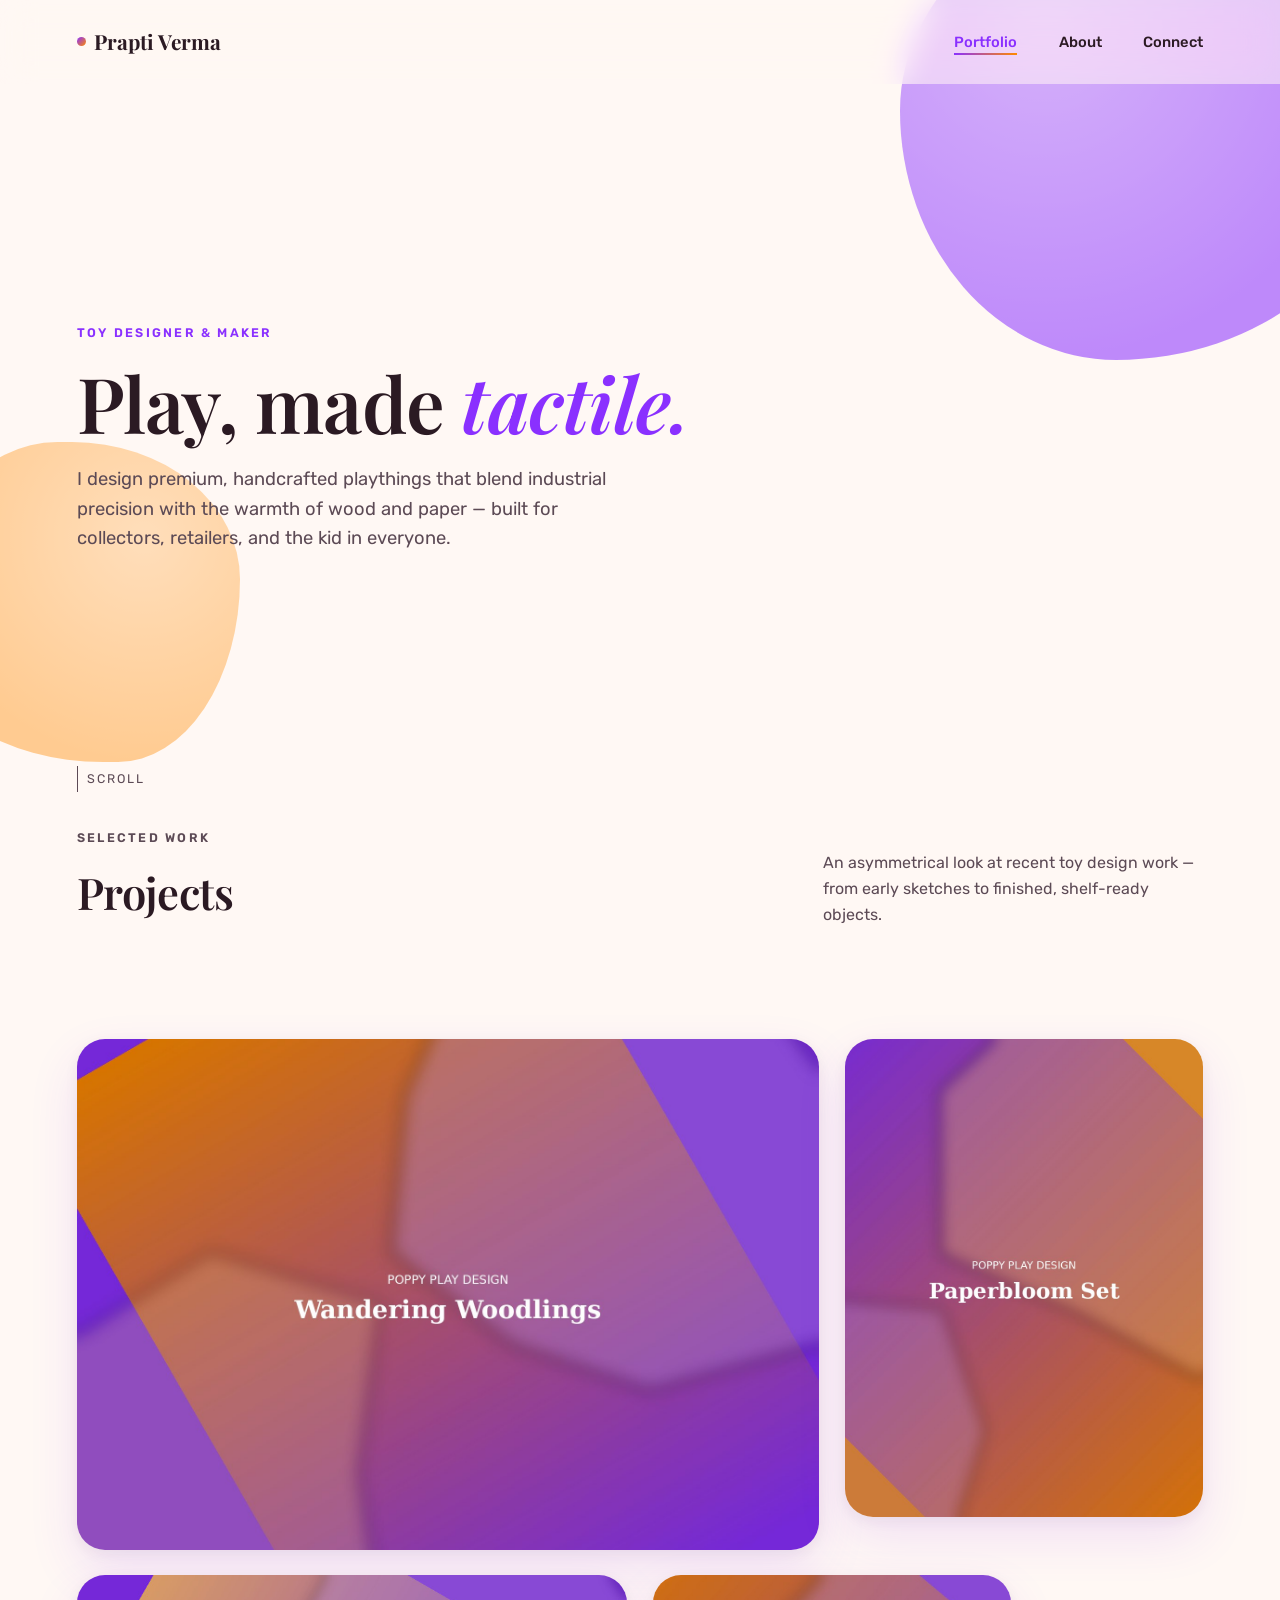
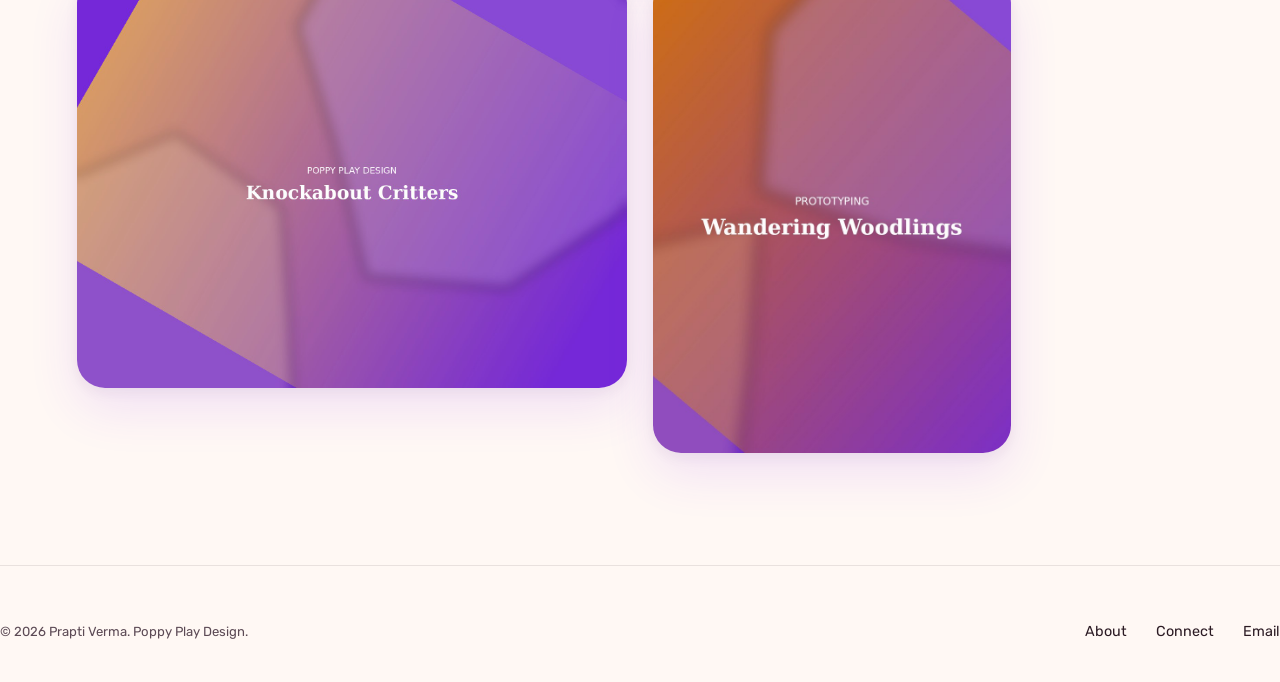
==== index.html @ 437a7a50 "Initial commit" ====
<!DOCTYPE html>
<html lang="en">
<head>
  <meta charset="UTF-8" />
  <meta name="viewport" content="width=device-width, initial-scale=1.0" />
  <title>Prapti Verma — Poppy Play Design</title>
  <meta name="description" content="Prapti Verma is a contemporary toy designer crafting premium, tactile, handcrafted playthings. Explore the portfolio." />
  <meta property="og:title" content="Prapti Verma — Poppy Play Design" />
  <meta property="og:description" content="Contemporary toy design portfolio — premium, tactile, handcrafted playthings." />
  <meta property="og:image" content="images/og-image.jpg" />
  <link rel="icon" type="image/svg+xml" href="images/favicon.svg" />
  <link rel="stylesheet" href="css/style.css" />
</head>
<body>

  <nav class="site-nav">
    <div class="container nav-inner">
      <a href="index.html" class="logo"><span class="dot"></span>Prapti Verma</a>
      <ul class="nav-links">
        <li><a href="index.html">Portfolio</a></li>
        <li><a href="about.html">About</a></li>
        <li><a href="connect.html">Connect</a></li>
      </ul>
    </div>
  </nav>

  <header class="hero container">
    <div class="blob blob-purple"></div>
    <div class="blob blob-orange"></div>
    <div class="hero-content">
      <p class="eyebrow reveal">Toy Designer &amp; Maker</p>
      <h1 class="hero-title reveal">Play, made <em>tactile.</em></h1>
      <p class="hero-sub reveal">
        I design premium, handcrafted playthings that blend industrial precision
        with the warmth of wood and paper — built for collectors, retailers, and
        the kid in everyone.
      </p>
    </div>
    <div class="scroll-cue">
      <span class="line"></span>
      Scroll
    </div>
  </header>

  <main class="container">
    <div class="section-head reveal">
      <div>
        <p class="eyebrow">Selected Work</p>
        <h2>Projects</h2>
      </div>
      <p>An asymmetrical look at recent toy design work — from early sketches to finished, shelf-ready objects.</p>
    </div>

    <div class="project-grid">
      <a href="project-1.html" class="project-card large reveal">
        <img src="images/project-1-cover.jpg" alt="Wandering Woodlings project cover" />
        <div class="card-overlay">
          <span class="card-tag">Wooden Toy Set</span>
          <span class="card-title">Wandering Woodlings</span>
        </div>
      </a>

      <a href="project-2.html" class="project-card small reveal">
        <img src="images/project-2-cover.jpg" alt="Paperbloom Set project cover" />
        <div class="card-overlay">
          <span class="card-tag">Paper Construction Kit</span>
          <span class="card-title">Paperbloom Set</span>
        </div>
      </a>

      <a href="project-3.html" class="project-card reveal">
        <img src="images/project-3-cover.jpg" alt="Knockabout Critters project cover" />
        <div class="card-overlay">
          <span class="card-tag">Soft &amp; Resin Hybrid</span>
          <span class="card-title">Knockabout Critters</span>
        </div>
      </a>

      <a href="project-1.html" class="project-card small reveal">
        <img src="images/project-1-02.jpg" alt="Wandering Woodlings prototyping detail" />
        <div class="card-overlay">
          <span class="card-tag">Process</span>
          <span class="card-title">Prototyping</span>
        </div>
      </a>
    </div>
  </main>

  <footer class="site-footer container">
    <div class="footer-inner">
      <p class="footer-copy">© 2026 Prapti Verma. Poppy Play Design.</p>
      <ul class="footer-links">
        <li><a href="about.html">About</a></li>
        <li><a href="connect.html">Connect</a></li>
        <li><a href="mailto:poppyplaydesign@gmail.com">Email</a></li>
      </ul>
    </div>
  </footer>

  <script src="js/main.js"></script>
</body>
</html>
---- css/style.css ----
/* ==========================================================================
   Poppy Play Design — Prapti Verma Portfolio
   Core stylesheet
   ========================================================================== */

@import url('https://fonts.googleapis.com/css2?family=Playfair+Display:ital,wght@0,400;0,500;0,600;0,700;1,500&family=Rubik:wght@300;400;500;600;700&display=swap');

:root {
  --purple: #8a30ff;
  --purple-deep: #6a1fd6;
  --purple-light: #b377ff;
  --orange: #ff8a00;
  --orange-light: #ffb866;
  --cream: #fff8f4;
  --cream-deep: #f6eadf;
  --paper: #fffaf6;
  --ink: #2b1a23;
  --ink-soft: #5c4a55;
  --line: rgba(43, 26, 35, 0.1);

  --font-head: 'Playfair Display', Georgia, serif;
  --font-body: 'Rubik', -apple-system, BlinkMacSystemFont, 'Segoe UI', sans-serif;

  --shadow-soft: 0 20px 50px rgba(138, 48, 255, 0.12), 0 4px 14px rgba(43, 26, 35, 0.06);
  --shadow-lift: 0 30px 70px rgba(138, 48, 255, 0.18), 0 10px 24px rgba(43, 26, 35, 0.08);

  --nav-height: 84px;
  --container: 1280px;
  --ease: cubic-bezier(0.22, 1, 0.36, 1);
}

* { margin: 0; padding: 0; box-sizing: border-box; }

html {
  scroll-behavior: smooth;
}

body {
  background: var(--cream);
  color: var(--ink);
  font-family: var(--font-body);
  font-weight: 400;
  line-height: 1.6;
  -webkit-font-smoothing: antialiased;
  overflow-x: hidden;
}

img { max-width: 100%; display: block; }

a { color: inherit; text-decoration: none; }

h1, h2, h3, h4 {
  font-family: var(--font-head);
  font-weight: 600;
  letter-spacing: -0.01em;
  color: var(--ink);
}

.eyebrow {
  font-family: var(--font-body);
  font-size: 0.78rem;
  font-weight: 600;
  letter-spacing: 0.18em;
  text-transform: uppercase;
  color: var(--purple);
}

.container {
  max-width: var(--container);
  margin: 0 auto;
  padding: 0 6vw;
}

/* ---------------------------------------------------------------------- */
/* Decorative organic blobs (background ambiance)                        */
/* ---------------------------------------------------------------------- */

.blob {
  position: absolute;
  pointer-events: none;
  z-index: 0;
  filter: blur(0px);
  opacity: 0.55;
}

.blob-purple {
  background: radial-gradient(circle at 30% 30%, var(--purple-light), var(--purple) 70%);
  border-radius: 62% 38% 55% 45% / 48% 55% 45% 52%;
}

.blob-orange {
  background: radial-gradient(circle at 70% 30%, var(--orange-light), var(--orange) 70%);
  border-radius: 45% 55% 40% 60% / 55% 45% 60% 40%;
}

/* ---------------------------------------------------------------------- */
/* Navigation                                                             */
/* ---------------------------------------------------------------------- */

.site-nav {
  position: fixed;
  top: 0;
  left: 0;
  right: 0;
  height: var(--nav-height);
  display: flex;
  align-items: center;
  z-index: 100;
  background: rgba(255, 248, 244, 0.55);
  backdrop-filter: blur(16px) saturate(140%);
  -webkit-backdrop-filter: blur(16px) saturate(140%);
  border-bottom: 1px solid transparent;
  transition: border-color 0.4s var(--ease), background 0.4s var(--ease);
}

.site-nav.scrolled {
  background: rgba(255, 248, 244, 0.85);
  border-bottom-color: var(--line);
}

.nav-inner {
  width: 100%;
  display: flex;
  align-items: center;
  justify-content: space-between;
}

.logo {
  font-family: var(--font-head);
  font-size: 1.3rem;
  font-weight: 700;
  color: var(--ink);
  display: flex;
  align-items: center;
  gap: 0.5rem;
}

.logo .dot {
  width: 9px;
  height: 9px;
  border-radius: 50%;
  background: linear-gradient(135deg, var(--purple), var(--orange));
  display: inline-block;
}

.nav-links {
  display: flex;
  gap: 2.6rem;
  list-style: none;
}

.nav-links a {
  font-size: 0.92rem;
  font-weight: 500;
  position: relative;
  padding-bottom: 4px;
}

.nav-links a::after {
  content: '';
  position: absolute;
  left: 0;
  bottom: 0;
  width: 0;
  height: 2px;
  background: linear-gradient(90deg, var(--purple), var(--orange));
  transition: width 0.3s var(--ease);
}

.nav-links a:hover::after,
.nav-links a.active::after {
  width: 100%;
}

.nav-links a.active {
  color: var(--purple);
}

.nav-toggle { display: none; }

/* ---------------------------------------------------------------------- */
/* Buttons                                                                */
/* ---------------------------------------------------------------------- */

.btn {
  display: inline-flex;
  align-items: center;
  gap: 0.6rem;
  font-family: var(--font-body);
  font-weight: 600;
  font-size: 0.95rem;
  padding: 0.95rem 1.9rem;
  border-radius: 100px;
  cursor: pointer;
  border: none;
  transition: transform 0.35s var(--ease), box-shadow 0.35s var(--ease), background 0.35s var(--ease);
}

.btn-primary {
  background: linear-gradient(135deg, var(--purple), var(--purple-deep));
  color: var(--cream);
  box-shadow: var(--shadow-soft);
}

.btn-primary:hover {
  transform: translateY(-3px);
  box-shadow: var(--shadow-lift);
}

.btn-outline {
  background: transparent;
  color: var(--ink);
  border: 1.5px solid var(--line);
}

.btn-outline:hover {
  border-color: var(--purple);
  color: var(--purple);
  transform: translateY(-3px);
}

/* ---------------------------------------------------------------------- */
/* Hero (home)                                                            */
/* ---------------------------------------------------------------------- */

.hero {
  position: relative;
  min-height: 92vh;
  display: flex;
  flex-direction: column;
  justify-content: center;
  padding-top: var(--nav-height);
  overflow: hidden;
}

.hero .blob-purple {
  width: 480px; height: 480px;
  top: -120px; right: -100px;
}

.hero .blob-orange {
  width: 320px; height: 320px;
  bottom: 8%; left: -80px;
  opacity: 0.4;
}

.hero-content {
  position: relative;
  z-index: 1;
  max-width: 760px;
}

.hero-title {
  font-size: clamp(2.6rem, 6vw, 5.2rem);
  line-height: 1.05;
  margin: 1.2rem 0 1.4rem;
}

.hero-title em {
  font-style: italic;
  color: var(--purple);
}

.hero-sub {
  font-size: 1.15rem;
  color: var(--ink-soft);
  max-width: 540px;
  margin-bottom: 2.2rem;
}

.scroll-cue {
  position: absolute;
  bottom: 36px;
  left: 6vw;
  font-size: 0.78rem;
  letter-spacing: 0.16em;
  text-transform: uppercase;
  color: var(--ink-soft);
  display: flex;
  align-items: center;
  gap: 0.6rem;
}

.scroll-cue .line {
  width: 1px;
  height: 26px;
  background: var(--ink-soft);
  animation: scrollPulse 2s infinite var(--ease);
}

@keyframes scrollPulse {
  0%, 100% { transform: scaleY(1); opacity: 0.5; }
  50% { transform: scaleY(0.5); opacity: 1; }
}

/* ---------------------------------------------------------------------- */
/* Section heading                                                        */
/* ---------------------------------------------------------------------- */

.section-head {
  display: flex;
  justify-content: space-between;
  align-items: flex-end;
  flex-wrap: wrap;
  gap: 1.5rem;
  margin-bottom: 3rem;
}

.section-head h2 {
  font-size: clamp(1.9rem, 3.4vw, 2.8rem);
  margin-top: 0.6rem;
}

.section-head p {
  max-width: 380px;
  color: var(--ink-soft);
}

/* ---------------------------------------------------------------------- */
/* Asymmetrical project grid                                              */
/* ---------------------------------------------------------------------- */

.project-grid {
  display: grid;
  grid-template-columns: repeat(6, 1fr);
  gap: 1.6rem;
  padding: 4rem 0 7rem;
}

.project-card {
  position: relative;
  display: block;
  border-radius: 28px;
  overflow: hidden;
  box-shadow: var(--shadow-soft);
  grid-column: span 3;
  aspect-ratio: 4/3;
  transform: translateY(0);
  transition: transform 0.5s var(--ease), box-shadow 0.5s var(--ease);
}

.project-card:hover {
  transform: translateY(-8px);
  box-shadow: var(--shadow-lift);
}

.project-card.large {
  grid-column: span 4;
  aspect-ratio: 16/11;
}

.project-card.small {
  grid-column: span 2;
  aspect-ratio: 3/4;
}

.project-card img {
  width: 100%;
  height: 100%;
  object-fit: cover;
  transition: transform 0.7s var(--ease);
}

.project-card:hover img {
  transform: scale(1.07);
}

.project-card .card-overlay {
  position: absolute;
  inset: 0;
  display: flex;
  flex-direction: column;
  justify-content: flex-end;
  padding: 1.8rem;
  background: linear-gradient(180deg, rgba(43,26,35,0) 40%, rgba(43,26,35,0.65) 100%);
  opacity: 0;
  transition: opacity 0.4s var(--ease);
}

.project-card:hover .card-overlay {
  opacity: 1;
}

.project-card .card-tag {
  color: var(--orange-light);
  font-size: 0.75rem;
  letter-spacing: 0.14em;
  text-transform: uppercase;
  font-weight: 600;
  margin-bottom: 0.4rem;
  transform: translateY(10px);
  opacity: 0;
  transition: all 0.45s var(--ease) 0.05s;
}

.project-card .card-title {
  color: #fff;
  font-family: var(--font-head);
  font-size: 1.6rem;
  transform: translateY(10px);
  opacity: 0;
  transition: all 0.45s var(--ease) 0.1s;
}

.project-card:hover .card-tag,
.project-card:hover .card-title {
  transform: translateY(0);
  opacity: 1;
}

@media (max-width: 900px) {
  .project-card,
  .project-card.large,
  .project-card.small {
    grid-column: span 6;
    aspect-ratio: 4/3;
  }
}

/* ---------------------------------------------------------------------- */
/* Reveal-on-scroll                                                       */
/* ---------------------------------------------------------------------- */

.reveal {
  opacity: 0;
  transform: translateY(36px);
  transition: opacity 0.9s var(--ease), transform 0.9s var(--ease);
}

.reveal.in-view {
  opacity: 1;
  transform: translateY(0);
}

.reveal-stagger > * {
  opacity: 0;
  transform: translateY(28px);
  transition: opacity 0.7s var(--ease), transform 0.7s var(--ease);
}

.reveal-stagger.in-view > * {
  opacity: 1;
  transform: translateY(0);
}

.reveal-stagger.in-view > *:nth-child(1) { transition-delay: 0.05s; }
.reveal-stagger.in-view > *:nth-child(2) { transition-delay: 0.15s; }
.reveal-stagger.in-view > *:nth-child(3) { transition-delay: 0.25s; }
.reveal-stagger.in-view > *:nth-child(4) { transition-delay: 0.35s; }

/* ---------------------------------------------------------------------- */
/* Footer                                                                 */
/* ---------------------------------------------------------------------- */

.site-footer {
  border-top: 1px solid var(--line);
  padding: 3.4rem 0 2.4rem;
}

.footer-inner {
  display: flex;
  justify-content: space-between;
  align-items: center;
  flex-wrap: wrap;
  gap: 1.4rem;
}

.footer-links {
  display: flex;
  gap: 1.8rem;
  list-style: none;
  font-size: 0.9rem;
}

.footer-copy {
  font-size: 0.82rem;
  color: var(--ink-soft);
}

/* ---------------------------------------------------------------------- */
/* About page                                                             */
/* ---------------------------------------------------------------------- */

.about-hero {
  padding: calc(var(--nav-height) + 4rem) 0 5rem;
  display: grid;
  grid-template-columns: 1.05fr 0.95fr;
  gap: 4vw;
  align-items: center;
  position: relative;
}

.about-portrait {
  border-radius: 32px;
  overflow: hidden;
  box-shadow: var(--shadow-lift);
  aspect-ratio: 4/5;
}

.about-portrait img { width: 100%; height: 100%; object-fit: cover; }

.about-intro h1 {
  font-size: clamp(2.4rem, 4.6vw, 3.6rem);
  margin: 1rem 0 1.4rem;
}

.about-intro p {
  color: var(--ink-soft);
  font-size: 1.05rem;
  max-width: 480px;
}

.bio-section {
  padding: 5rem 0;
  border-top: 1px solid var(--line);
}

.bio-section .bio-grid {
  display: grid;
  grid-template-columns: 0.8fr 1.2fr;
  gap: 5vw;
}

.bio-section h2 {
  font-size: clamp(1.8rem, 3vw, 2.4rem);
}

.bio-section .bio-body p {
  color: var(--ink-soft);
  margin-bottom: 1.2rem;
  font-size: 1.02rem;
}

/* Technical toolkit */

.toolkit-section {
  padding: 5rem 0;
  border-top: 1px solid var(--line);
}

.toolkit-grid {
  display: grid;
  grid-template-columns: repeat(3, 1fr);
  gap: 1.6rem;
  margin-top: 2.6rem;
}

.toolkit-card {
  background: var(--paper);
  border: 1px solid var(--line);
  border-radius: 24px;
  padding: 2.2rem 1.8rem;
  transition: transform 0.4s var(--ease), box-shadow 0.4s var(--ease);
}

.toolkit-card:hover {
  transform: translateY(-6px);
  box-shadow: var(--shadow-soft);
}

.toolkit-card .icon {
  width: 46px;
  height: 46px;
  border-radius: 14px;
  display: flex;
  align-items: center;
  justify-content: center;
  font-family: var(--font-head);
  font-weight: 700;
  font-size: 1.1rem;
  color: #fff;
  margin-bottom: 1.2rem;
  background: linear-gradient(135deg, var(--purple), var(--orange));
}

.toolkit-card h3 {
  font-size: 1.2rem;
  margin-bottom: 0.6rem;
}

.toolkit-card p {
  color: var(--ink-soft);
  font-size: 0.92rem;
}

/* Journey timeline */

.journey-section {
  padding: 5rem 0 6rem;
  border-top: 1px solid var(--line);
}

.timeline {
  position: relative;
  margin-top: 3rem;
  padding-left: 2.4rem;
  border-left: 2px solid var(--line);
}

.timeline-item {
  position: relative;
  padding-bottom: 2.6rem;
}

.timeline-item:last-child { padding-bottom: 0; }

.timeline-item::before {
  content: '';
  position: absolute;
  left: -2.51rem;
  top: 4px;
  width: 12px;
  height: 12px;
  border-radius: 50%;
  background: linear-gradient(135deg, var(--purple), var(--orange));
  box-shadow: 0 0 0 4px var(--cream);
}

.timeline-item .t-year {
  font-size: 0.82rem;
  font-weight: 600;
  letter-spacing: 0.1em;
  color: var(--purple);
  text-transform: uppercase;
}

.timeline-item h3 {
  font-size: 1.25rem;
  margin: 0.3rem 0 0.4rem;
}

.timeline-item p {
  color: var(--ink-soft);
  font-size: 0.95rem;
  max-width: 560px;
}

.resume-cta {
  margin-top: 2.6rem;
  display: flex;
  align-items: center;
  gap: 1.2rem;
  flex-wrap: wrap;
}

.resume-cta p {
  color: var(--ink-soft);
  font-size: 0.92rem;
}

/* ---------------------------------------------------------------------- */
/* Project detail page                                                    */
/* ---------------------------------------------------------------------- */

.project-hero {
  padding: calc(var(--nav-height) + 3.6rem) 0 3rem;
}

.project-meta {
  display: flex;
  gap: 2.4rem;
  margin: 1.8rem 0 2.4rem;
  flex-wrap: wrap;
}

.project-meta div span {
  display: block;
  font-size: 0.72rem;
  letter-spacing: 0.12em;
  text-transform: uppercase;
  color: var(--ink-soft);
  margin-bottom: 0.3rem;
}

.project-meta div strong {
  font-family: var(--font-head);
  font-size: 1.05rem;
  font-weight: 600;
}

.project-summary {
  max-width: 680px;
  font-size: 1.12rem;
  color: var(--ink-soft);
}

.project-cover {
  border-radius: 28px;
  overflow: hidden;
  box-shadow: var(--shadow-lift);
  margin: 3rem 0 1rem;
}

.project-cover img { width: 100%; }

.process-block {
  padding: 5rem 0;
  display: grid;
  gap: 1.2rem;
}

.process-image {
  border-radius: 26px;
  overflow: hidden;
  box-shadow: var(--shadow-soft);
}

.process-image img {
  width: 100%;
  transition: transform 0.8s var(--ease);
}

.process-block:hover .process-image img {
  transform: scale(1.02);
}

.process-caption {
  display: flex;
  justify-content: space-between;
  align-items: baseline;
  padding: 0 0.4rem;
}

.process-caption .stage {
  font-size: 0.74rem;
  letter-spacing: 0.14em;
  text-transform: uppercase;
  color: var(--purple);
  font-weight: 600;
}

.process-caption p {
  color: var(--ink-soft);
  font-size: 0.95rem;
  max-width: 480px;
  text-align: right;
}

.next-project {
  border-top: 1px solid var(--line);
  padding: 4.5rem 0 6rem;
  text-align: center;
}

.next-project .eyebrow { display: block; margin-bottom: 0.8rem; }

.next-project a {
  display: inline-block;
  font-family: var(--font-head);
  font-size: clamp(1.8rem, 4vw, 3rem);
  transition: color 0.3s var(--ease), transform 0.3s var(--ease);
}

.next-project a:hover {
  color: var(--purple);
  transform: translateX(6px);
}

/* ---------------------------------------------------------------------- */
/* Connect page                                                           */
/* ---------------------------------------------------------------------- */

.connect-hero {
  min-height: 80vh;
  display: flex;
  align-items: center;
  position: relative;
  padding-top: var(--nav-height);
  overflow: hidden;
}

.connect-hero .blob-orange {
  width: 420px; height: 420px;
  top: -80px; right: -100px;
}

.connect-content {
  position: relative;
  z-index: 1;
  max-width: 640px;
}

.connect-content h1 {
  font-size: clamp(2.6rem, 5.6vw, 4.4rem);
  margin: 1rem 0 1.6rem;
}

.connect-content p {
  color: var(--ink-soft);
  font-size: 1.1rem;
  margin-bottom: 2.4rem;
  max-width: 520px;
}

.connect-channels {
  display: grid;
  gap: 1rem;
  margin-top: 2.2rem;
}

.channel-row {
  display: flex;
  justify-content: space-between;
  align-items: center;
  padding: 1.4rem 0;
  border-bottom: 1px solid var(--line);
  transition: padding-left 0.3s var(--ease), color 0.3s var(--ease);
}

.channel-row:hover {
  padding-left: 0.6rem;
  color: var(--purple);
}

.channel-row .ch-label {
  font-size: 0.78rem;
  letter-spacing: 0.12em;
  text-transform: uppercase;
  color: var(--ink-soft);
}

.channel-row .ch-value {
  font-family: var(--font-head);
  font-size: 1.3rem;
}

.channel-row .arrow {
  font-size: 1.2rem;
  transition: transform 0.3s var(--ease);
}

.channel-row:hover .arrow {
  transform: translateX(6px);
}

/* ---------------------------------------------------------------------- */
/* Responsive                                                             */
/* ---------------------------------------------------------------------- */

@media (max-width: 860px) {
  .nav-links { gap: 1.6rem; }
  .about-hero,
  .bio-section .bio-grid {
    grid-template-columns: 1fr;
  }
  .about-hero { padding-top: calc(var(--nav-height) + 2rem); }
  .about-portrait { order: -1; aspect-ratio: 16/10; }
  .toolkit-grid { grid-template-columns: 1fr; }
  .process-caption { flex-direction: column; align-items: flex-start; gap: 0.5rem; }
  .process-caption p { text-align: left; }
}

@media (max-width: 600px) {
  .container { padding: 0 5.5vw; }
  .nav-links { gap: 1.1rem; }
  .nav-links a { font-size: 0.82rem; }
  .hero-title { font-size: clamp(2.1rem, 9vw, 2.8rem); }
  .footer-inner { flex-direction: column; align-items: flex-start; }
}
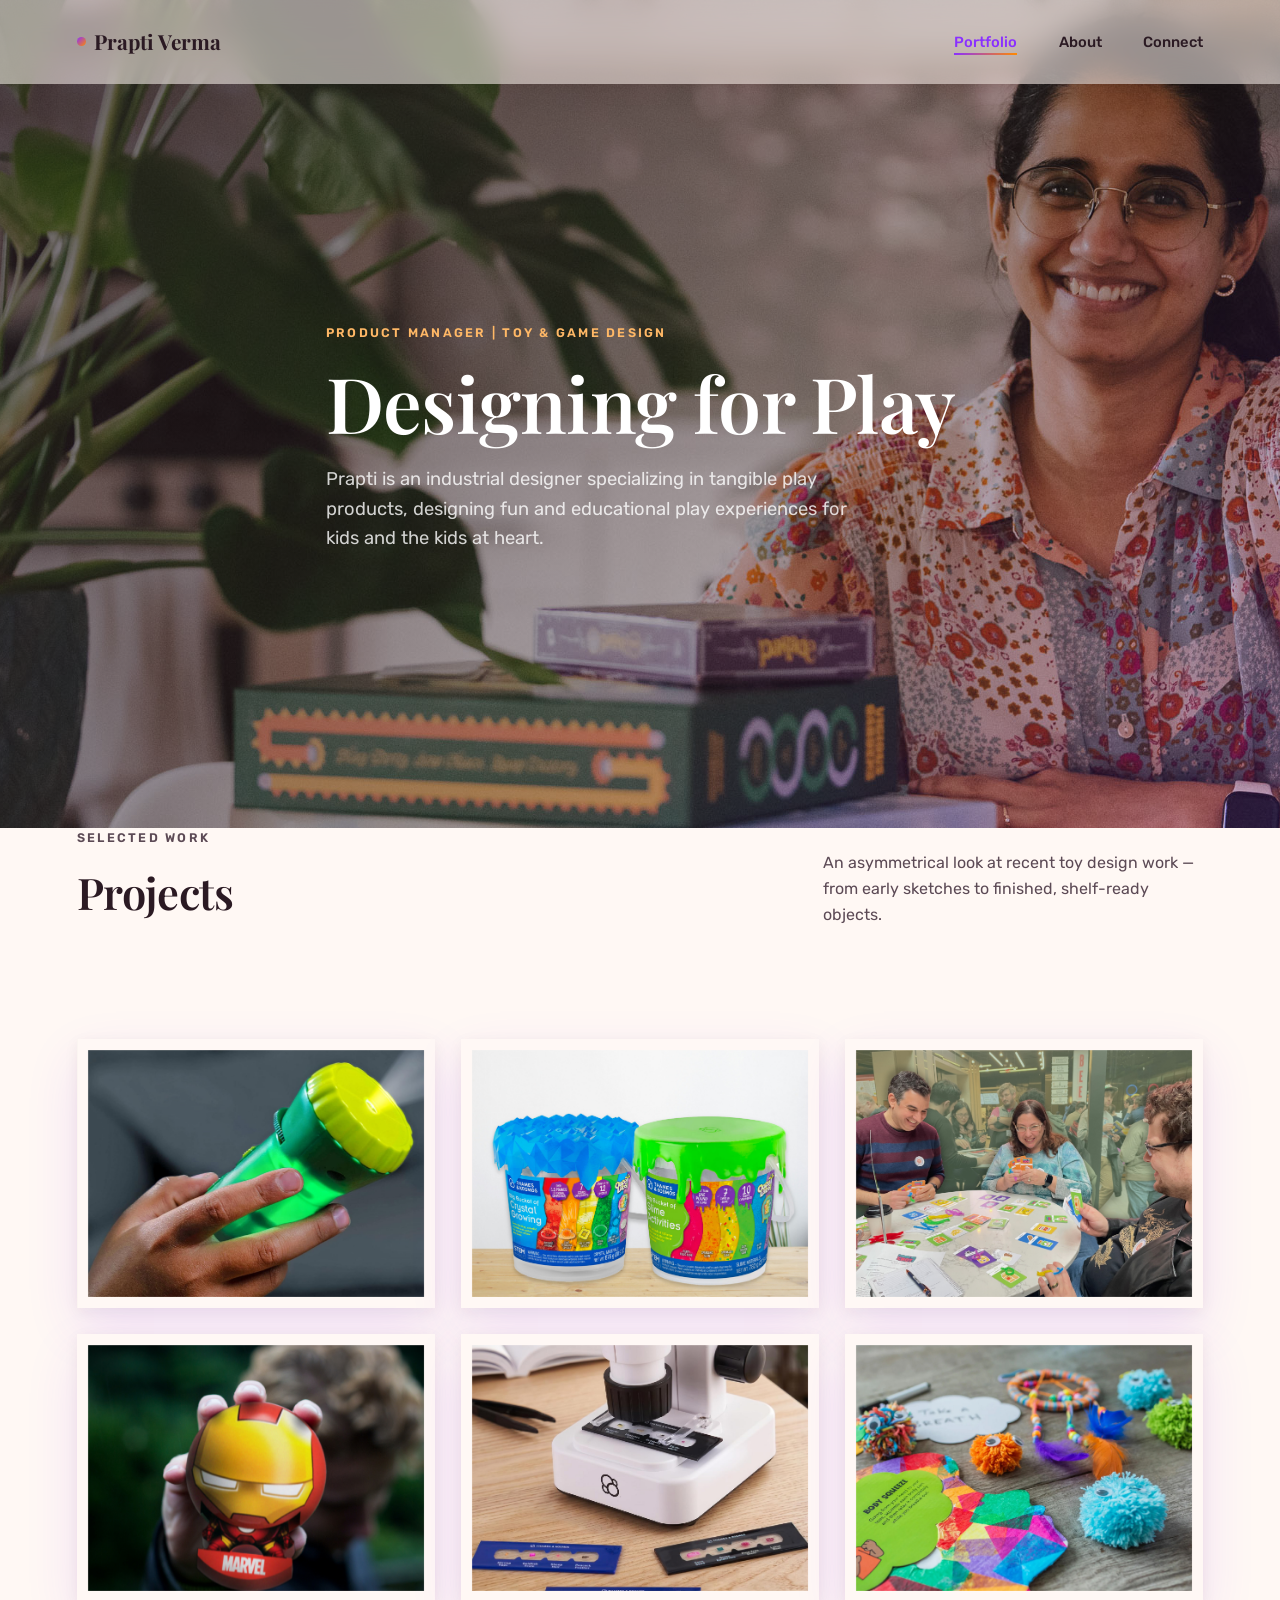
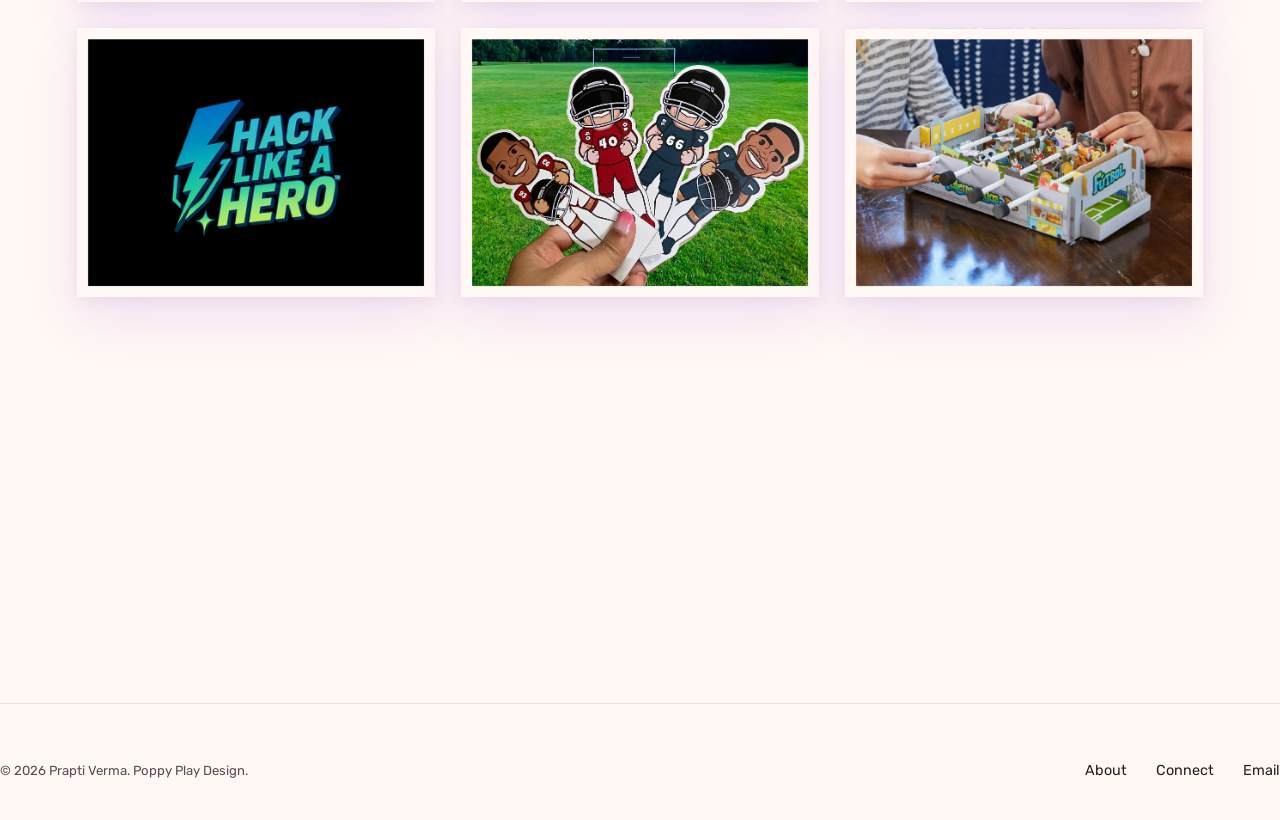
==== commit 8f096ea8: "Updated grid and card styles" ====
--- a/index.html
+++ b/index.html
@@ -24,21 +24,16 @@
     </div>
   </nav>
 
-  <header class="hero container">
-    <div class="blob blob-purple"></div>
-    <div class="blob blob-orange"></div>
-    <div class="hero-content">
-      <p class="eyebrow reveal">Toy Designer &amp; Maker</p>
-      <h1 class="hero-title reveal">Play, made <em>tactile.</em></h1>
-      <p class="hero-sub reveal">
-        I design premium, handcrafted playthings that blend industrial precision
-        with the warmth of wood and paper — built for collectors, retailers, and
-        the kid in everyone.
-      </p>
-    </div>
-    <div class="scroll-cue">
-      <span class="line"></span>
-      Scroll
+  <header class="hero">
+    <div class="container">
+      <div class="hero-content">
+        <p class="eyebrow reveal" style="color:var(--orange-light);">Product Manager | Toy &amp; Game Design</p>
+        <h1 class="hero-title reveal">Designing for Play</h1>
+        <p class="hero-sub reveal">
+          Prapti is an industrial designer specializing in tangible play products,
+          designing fun and educational play experiences for kids and the kids at heart.
+        </p>
+      </div>
     </div>
   </header>
 
@@ -52,35 +47,99 @@
     </div>
 
     <div class="project-grid">
-      <a href="project-1.html" class="project-card large reveal">
-        <img src="images/project-1-cover.jpg" alt="Wandering Woodlings project cover" />
+      <a href="project-1.html" class="project-card reveal">
+        <img src="images/project-1-cover.jpg" alt="Educational Flashlight Projectors" />
         <div class="card-overlay">
-          <span class="card-tag">Wooden Toy Set</span>
-          <span class="card-title">Wandering Woodlings</span>
+          <span class="card-tag">Thames &amp; Kosmos</span>
+          <span class="card-title">Educational Flashlight Projectors</span>
         </div>
       </a>
 
-      <a href="project-2.html" class="project-card small reveal">
-        <img src="images/project-2-cover.jpg" alt="Paperbloom Set project cover" />
+      <a href="project-2.html" class="project-card reveal">
+        <img src="images/project-2-cover.jpg" alt="Science in a Bucket" />
         <div class="card-overlay">
-          <span class="card-tag">Paper Construction Kit</span>
-          <span class="card-title">Paperbloom Set</span>
+          <span class="card-tag">Thames &amp; Kosmos</span>
+          <span class="card-title">Science in a Bucket</span>
         </div>
       </a>
 
       <a href="project-3.html" class="project-card reveal">
-        <img src="images/project-3-cover.jpg" alt="Knockabout Critters project cover" />
+        <img src="images/project-3-cover.jpg" alt="Forget Me Knot" />
         <div class="card-overlay">
-          <span class="card-tag">Soft &amp; Resin Hybrid</span>
-          <span class="card-title">Knockabout Critters</span>
+          <span class="card-tag">Poppy Play Design</span>
+          <span class="card-title">Forget Me Knot — A Unique Card Game</span>
         </div>
       </a>
 
-      <a href="project-1.html" class="project-card small reveal">
-        <img src="images/project-1-02.jpg" alt="Wandering Woodlings prototyping detail" />
+      <a href="#" class="project-card reveal">
+        <img src="images/project-4-cover.jpg" alt="MARVEL Toys Graduation Project" />
         <div class="card-overlay">
-          <span class="card-tag">Process</span>
-          <span class="card-title">Prototyping</span>
+          <span class="card-tag">Disney India</span>
+          <span class="card-title">MARVEL Toys Graduation Project</span>
+        </div>
+      </a>
+
+      <a href="#" class="project-card reveal">
+        <img src="images/project-5-cover.jpg" alt="Digital Microscope" />
+        <div class="card-overlay">
+          <span class="card-tag">Thames &amp; Kosmos</span>
+          <span class="card-title">Digital Microscope</span>
+        </div>
+      </a>
+
+      <a href="#" class="project-card reveal">
+        <img src="images/project-6-cover.jpg" alt="Socio-Emotional Art & Craft Kits" />
+        <div class="card-overlay">
+          <span class="card-tag">Poppy Play Design</span>
+          <span class="card-title">Socio-Emotional Art &amp; Craft Kits</span>
+        </div>
+      </a>
+
+      <a href="#" class="project-card reveal">
+        <img src="images/project-7-cover.jpg" alt="Hack Like a Hero" />
+        <div class="card-overlay">
+          <span class="card-tag">Playstruck</span>
+          <span class="card-title">Hack Like a Hero</span>
+        </div>
+      </a>
+
+      <a href="#" class="project-card reveal">
+        <img src="images/project-8-cover.jpg" alt="NFLPA STEM Activity Kits" />
+        <div class="card-overlay">
+          <span class="card-tag">Poppy Play Design</span>
+          <span class="card-title">NFLPA STEM Activity Kits</span>
+        </div>
+      </a>
+
+      <a href="#" class="project-card reveal">
+        <img src="images/project-9-cover.jpg" alt="Paper-based Activity Kits" />
+        <div class="card-overlay">
+          <span class="card-tag">Little Passports</span>
+          <span class="card-title">Paper-based Activity Kits</span>
+        </div>
+      </a>
+
+      <a href="#" class="project-card reveal">
+        <img src="images/project-10-cover.jpg" alt="DIY Pretend Play" />
+        <div class="card-overlay">
+          <span class="card-tag">Skillmatics</span>
+          <span class="card-title">DIY Pretend Play</span>
+        </div>
+      </a>
+
+      <a href="#" class="project-card reveal">
+        <img src="images/project-11-cover.jpg" alt="Wooden Construction Kits" />
+        <div class="card-overlay">
+          <span class="card-tag">Skillmatics</span>
+          <span class="card-title">Wooden Construction Kits</span>
+        </div>
+      </a>
+
+      <a href="#" class="project-card reveal">
+        <img src="images/project-12-cover.jpg" alt="Preschool Subscription Boxes" />
+        <div class="card-overlay">
+          <span class="card-tag">Skillmatics</span>
+          <span class="card-title">Preschool Subscription Boxes</span>
         </div>
       </a>
     </div>
--- a/css/style.css
+++ b/css/style.css
@@ -71,6 +71,12 @@
   padding: 0 6vw;
 }
 
+.container-wide {
+  max-width: 1920px;
+  margin: 0 auto;
+  padding: 0 4vw;
+}
+
 /* ---------------------------------------------------------------------- */
 /* Decorative organic blobs (background ambiance)                        */
 /* ---------------------------------------------------------------------- */
@@ -225,23 +231,25 @@
 
 .hero {
   position: relative;
+  width: 100%;
   min-height: 92vh;
   display: flex;
   flex-direction: column;
   justify-content: center;
   padding-top: var(--nav-height);
   overflow: hidden;
-}
-
-.hero .blob-purple {
-  width: 480px; height: 480px;
-  top: -120px; right: -100px;
-}
-
-.hero .blob-orange {
-  width: 320px; height: 320px;
-  bottom: 8%; left: -80px;
-  opacity: 0.4;
+  background-image: url('../images/hero-bg.jpg');
+  background-size: cover;
+  background-position: center;
+  background-repeat: no-repeat;
+}
+
+.hero::before {
+  content: '';
+  position: absolute;
+  inset: 0;
+  background: linear-gradient(135deg, rgba(43,26,35,0.62) 0%, rgba(43,26,35,0.38) 60%, rgba(138,48,255,0.18) 100%);
+  z-index: 0;
 }
 
 .hero-content {
@@ -254,16 +262,17 @@
   font-size: clamp(2.6rem, 6vw, 5.2rem);
   line-height: 1.05;
   margin: 1.2rem 0 1.4rem;
+  color: #fff;
 }
 
 .hero-title em {
   font-style: italic;
-  color: var(--purple);
+  color: var(--orange-light);
 }
 
 .hero-sub {
   font-size: 1.15rem;
-  color: var(--ink-soft);
+  color: rgba(255,255,255,0.8);
   max-width: 540px;
   margin-bottom: 2.2rem;
 }
@@ -271,11 +280,11 @@
 .scroll-cue {
   position: absolute;
   bottom: 36px;
-  left: 6vw;
+  left: 4vw;
   font-size: 0.78rem;
   letter-spacing: 0.16em;
   text-transform: uppercase;
-  color: var(--ink-soft);
+  color: rgba(255,255,255,0.6);
   display: flex;
   align-items: center;
   gap: 0.6rem;
@@ -284,7 +293,7 @@
 .scroll-cue .line {
   width: 1px;
   height: 26px;
-  background: var(--ink-soft);
+  background: rgba(255,255,255,0.6);
   animation: scrollPulse 2s infinite var(--ease);
 }
 
@@ -322,7 +331,7 @@
 
 .project-grid {
   display: grid;
-  grid-template-columns: repeat(6, 1fr);
+  grid-template-columns: repeat(3, 1fr);
   gap: 1.6rem;
   padding: 4rem 0 7rem;
 }
@@ -330,10 +339,9 @@
 .project-card {
   position: relative;
   display: block;
-  border-radius: 28px;
+  border-radius: 0;
   overflow: hidden;
   box-shadow: var(--shadow-soft);
-  grid-column: span 3;
   aspect-ratio: 4/3;
   transform: translateY(0);
   transition: transform 0.5s var(--ease), box-shadow 0.5s var(--ease);
@@ -342,16 +350,6 @@
 .project-card:hover {
   transform: translateY(-8px);
   box-shadow: var(--shadow-lift);
-}
-
-.project-card.large {
-  grid-column: span 4;
-  aspect-ratio: 16/11;
-}
-
-.project-card.small {
-  grid-column: span 2;
-  aspect-ratio: 3/4;
 }
 
 .project-card img {
@@ -372,7 +370,7 @@
   flex-direction: column;
   justify-content: flex-end;
   padding: 1.8rem;
-  background: linear-gradient(180deg, rgba(43,26,35,0) 40%, rgba(43,26,35,0.65) 100%);
+  background: linear-gradient(180deg, rgba(20,10,30,0) 25%, rgba(20,10,30,0.92) 100%);
   opacity: 0;
   transition: opacity 0.4s var(--ease);
 }
@@ -409,11 +407,14 @@
 }
 
 @media (max-width: 900px) {
-  .project-card,
-  .project-card.large,
-  .project-card.small {
-    grid-column: span 6;
-    aspect-ratio: 4/3;
+  .project-grid {
+    grid-template-columns: repeat(2, 1fr);
+  }
+}
+
+@media (max-width: 600px) {
+  .project-grid {
+    grid-template-columns: 1fr;
   }
 }
 
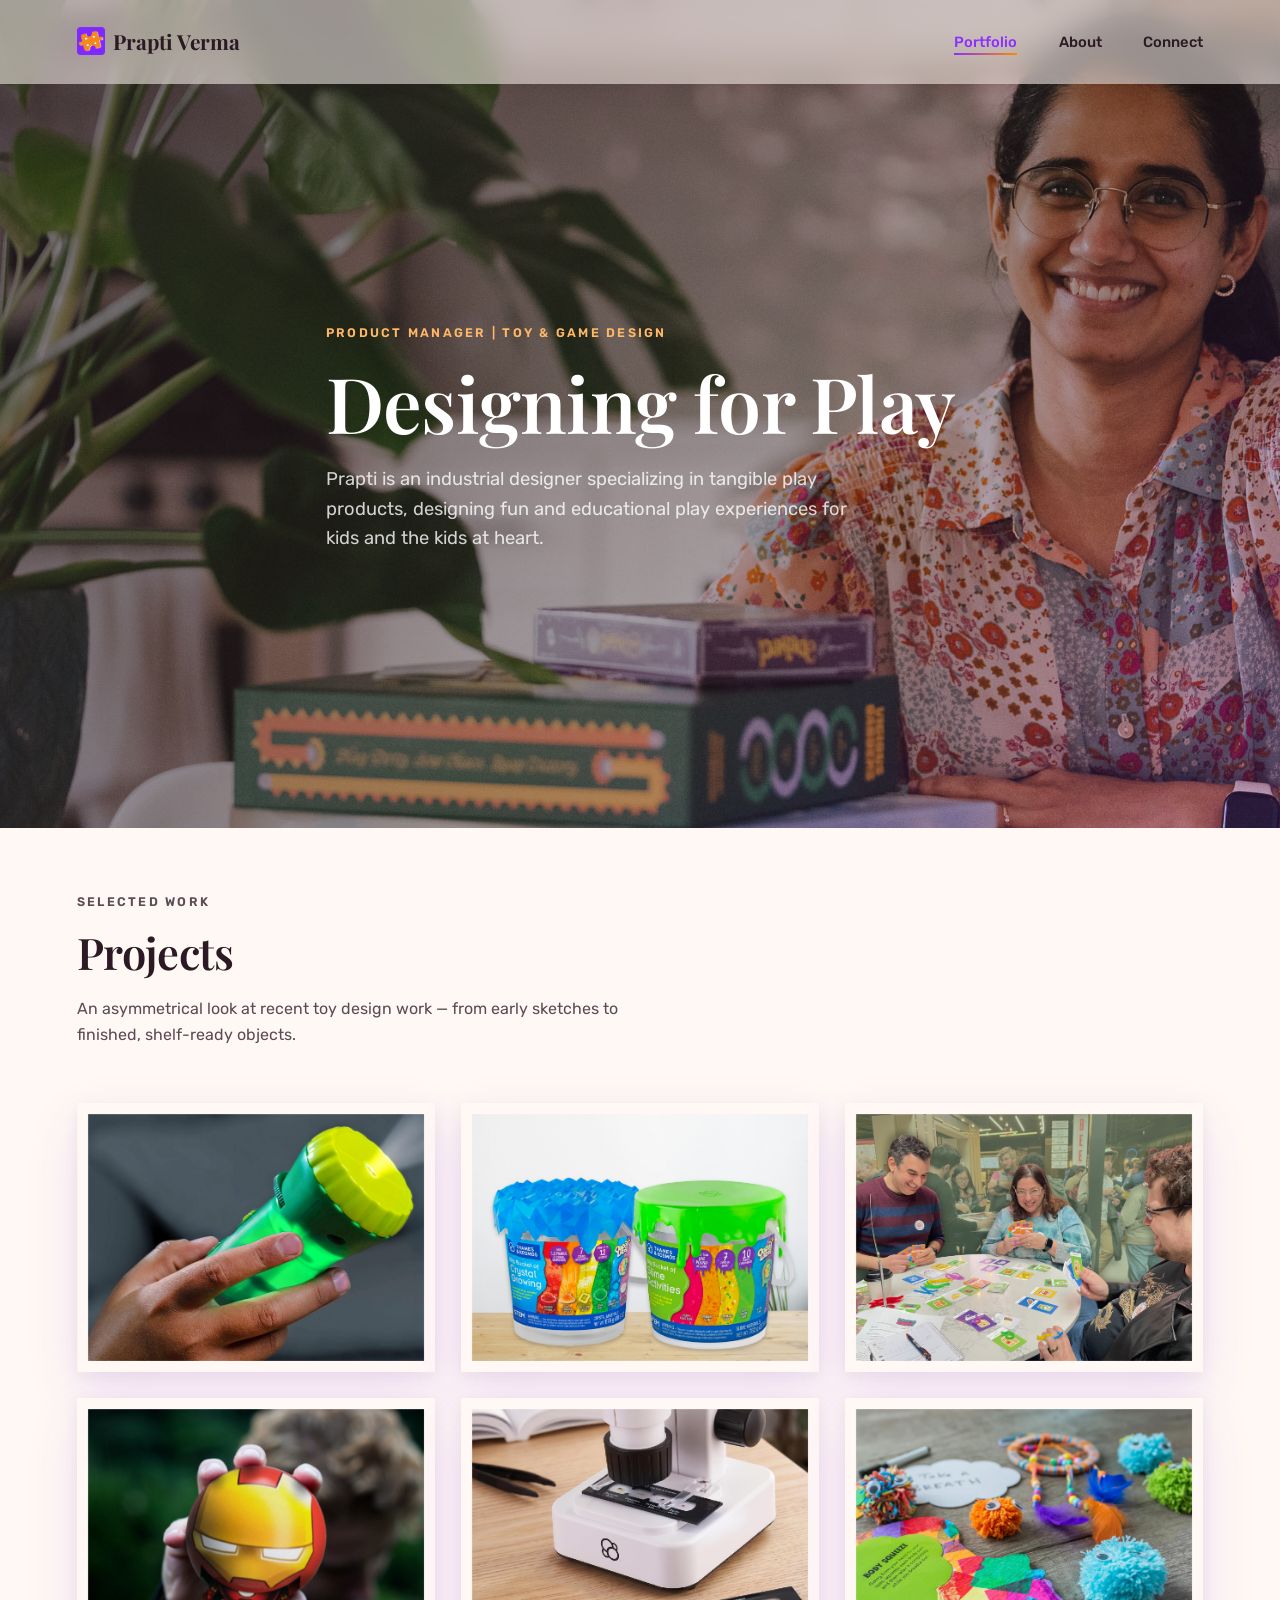
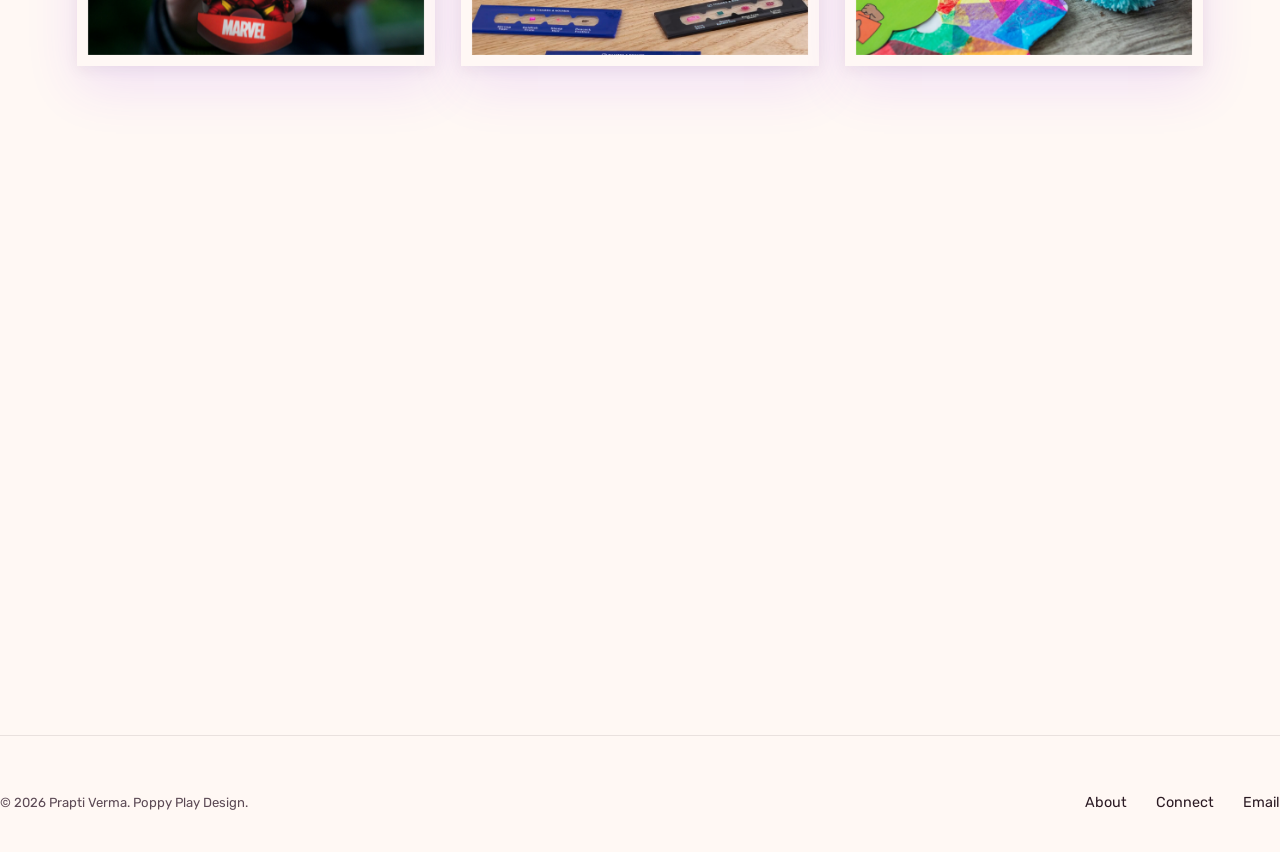
==== commit 092aed22: "New updates" ====
--- a/index.html
+++ b/index.html
@@ -8,14 +8,14 @@
   <meta property="og:title" content="Prapti Verma — Poppy Play Design" />
   <meta property="og:description" content="Contemporary toy design portfolio — premium, tactile, handcrafted playthings." />
   <meta property="og:image" content="images/og-image.jpg" />
-  <link rel="icon" type="image/svg+xml" href="images/favicon.svg" />
+  <link rel="icon" type="image/png" href="images/PPD-onlylogo.png" />
   <link rel="stylesheet" href="css/style.css" />
 </head>
 <body>
 
   <nav class="site-nav">
     <div class="container nav-inner">
-      <a href="index.html" class="logo"><span class="dot"></span>Prapti Verma</a>
+      <a href="index.html" class="logo"><img src="images/PPD-onlylogo.png" alt="Poppy Play Design" class="logo-img" />Prapti Verma</a>
       <ul class="nav-links">
         <li><a href="index.html">Portfolio</a></li>
         <li><a href="about.html">About</a></li>
--- a/css/style.css
+++ b/css/style.css
@@ -141,12 +141,11 @@
   gap: 0.5rem;
 }
 
-.logo .dot {
-  width: 9px;
-  height: 9px;
-  border-radius: 50%;
-  background: linear-gradient(135deg, var(--purple), var(--orange));
+.logo-img {
+  height: 28px;
+  width: auto;
   display: inline-block;
+  vertical-align: middle;
 }
 
 .nav-links {
@@ -307,22 +306,19 @@
 /* ---------------------------------------------------------------------- */
 
 .section-head {
-  display: flex;
-  justify-content: space-between;
-  align-items: flex-end;
-  flex-wrap: wrap;
-  gap: 1.5rem;
-  margin-bottom: 3rem;
+  margin-bottom: 2rem;
+  padding-top: 4rem;
 }
 
 .section-head h2 {
   font-size: clamp(1.9rem, 3.4vw, 2.8rem);
-  margin-top: 0.6rem;
+  margin-top: 0.4rem;
+  margin-bottom: 0.5rem;
 }
 
 .section-head p {
-  max-width: 380px;
-  color: var(--ink-soft);
+  color: var(--ink-soft);
+  max-width: 560px;
 }
 
 /* ---------------------------------------------------------------------- */
@@ -333,7 +329,7 @@
   display: grid;
   grid-template-columns: repeat(3, 1fr);
   gap: 1.6rem;
-  padding: 4rem 0 7rem;
+  padding: 1.5rem 0 5rem;
 }
 
 .project-card {
@@ -655,6 +651,31 @@
 
 .project-hero {
   padding: calc(var(--nav-height) + 3.6rem) 0 3rem;
+  display: grid;
+  grid-template-columns: 1fr 0.6fr;
+  gap: 2rem 4rem;
+  align-items: start;
+}
+
+.project-hero-text {
+  display: flex;
+  flex-direction: column;
+}
+
+.project-preview {
+  border-radius: 12px;
+  margin-top: calc(var(--nav-height) + 3.6rem);
+}
+
+.project-preview img {
+  width: 100%;
+  height: auto;
+  display: block;
+  border-radius: 12px;
+}
+
+.project-cover {
+  grid-column: 1 / -1;
 }
 
 .project-meta {
@@ -735,6 +756,60 @@
   font-size: 0.95rem;
   max-width: 480px;
   text-align: right;
+}
+
+/* ---------------------------------------------------------------------- */
+/* Project photo grid                                                     */
+/* ---------------------------------------------------------------------- */
+
+.hero-image-section {
+  padding: 3rem 0 3rem;
+}
+
+.hero-image-section img {
+  width: 100%;
+  height: auto;
+  display: block;
+  mix-blend-mode: multiply;
+}
+
+.hero-image-section .photo-caption {
+  text-align: center;
+}
+
+.photo-grid-section {
+  padding: 4rem 0 4rem;
+  border-top: 1px solid var(--line);
+}
+
+.photo-grid-section .section-label {
+  margin-bottom: 2rem;
+}
+
+.photo-grid {
+  display: grid;
+  grid-template-columns: repeat(3, 1fr);
+  gap: 1.4rem;
+}
+
+.photo-grid-item img {
+  width: 100%;
+  aspect-ratio: 1/1;
+  object-fit: cover;
+  display: block;
+}
+
+.photo-caption {
+  margin-top: 0.6rem;
+  font-size: 0.8rem;
+  color: var(--ink-soft);
+  line-height: 1.5;
+}
+
+@media (max-width: 600px) {
+  .photo-grid {
+    grid-template-columns: repeat(2, 1fr);
+  }
 }
 
 .next-project {
